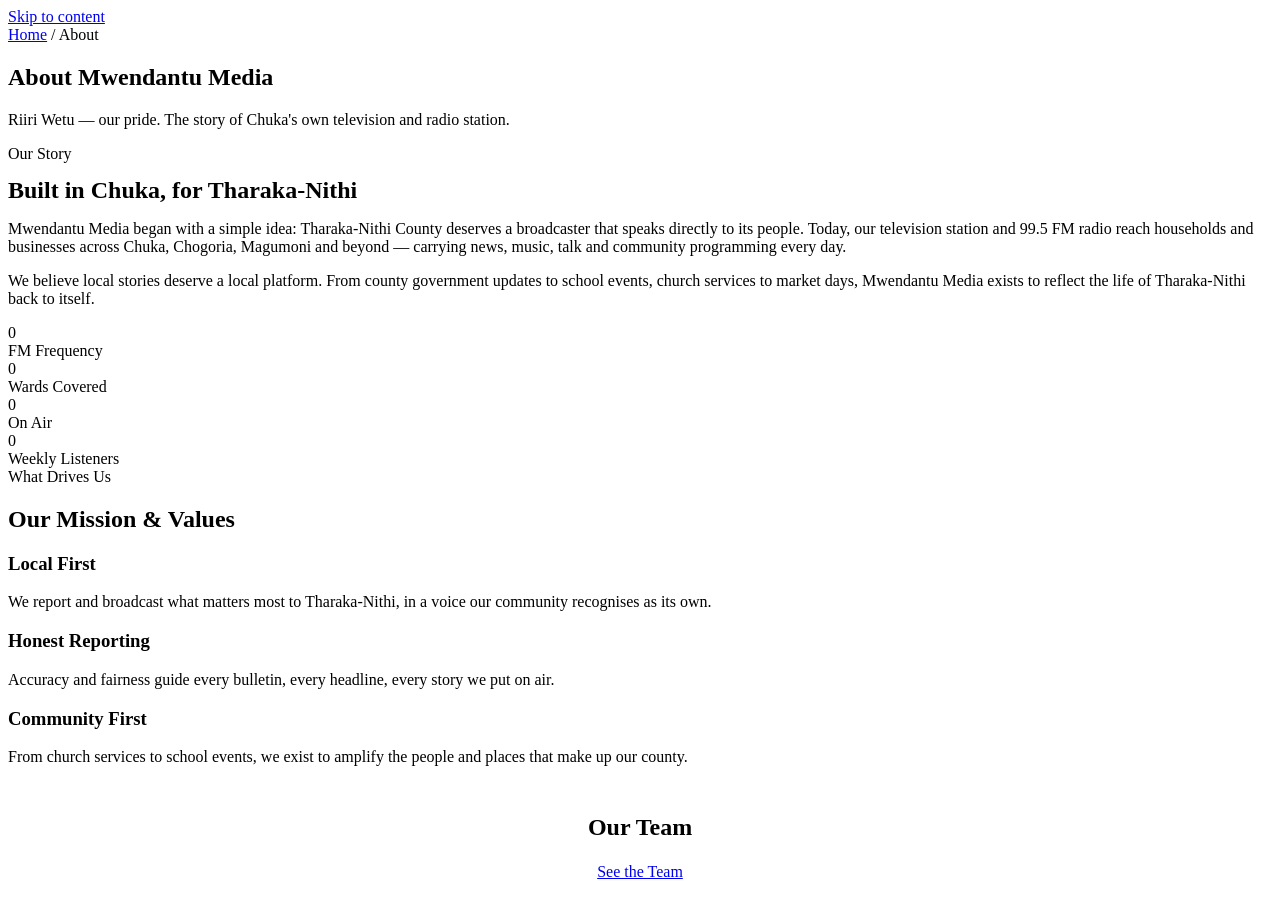
==== about.html @ 662fc10c "Mwendantu" ====
<!DOCTYPE html>
<html lang="en">
<head>
<meta charset="UTF-8" />
<meta name="viewport" content="width=device-width, initial-scale=1.0" />
<title>About Us — Mwendantu Media</title>
<meta name="description" content="Learn about Mwendantu Media, Chuka's television station and 99.5 FM radio, and our mission to serve Tharaka-Nithi County." />
<link rel="icon" href="data:," />
<link rel="preconnect" href="https://fonts.googleapis.com">
<link rel="preconnect" href="https://fonts.gstatic.com" crossorigin>
<link href="https://fonts.googleapis.com/css2?family=Anton&family=Work+Sans:wght@400;500;600;700;800&family=Space+Mono:wght@400;700&display=swap" rel="stylesheet">
<link rel="stylesheet" href="css/style.css" />
</head>
<body data-page="about">
<a href="#main" class="skip-link">Skip to content</a>
<header class="site-header" id="site-header"></header>

<main id="main">
  <section class="page-hero">
    <div class="container">
      <span class="breadcrumb"><a href="index.html">Home</a> / About</span>
      <h1>About Mwendantu Media</h1>
      <p>Riiri Wetu — our pride. The story of Chuka's own television and radio station.</p>
    </div>
  </section>

  <section class="section bg-white">
    <div class="container split" style="border:1px solid var(--line);">
      <div class="content">
        <span class="eyebrow">Our Story</span>
        <h2 class="section-title" style="margin:14px 0;">Built in Chuka, for Tharaka-Nithi</h2>
        <p class="muted">Mwendantu Media began with a simple idea: Tharaka-Nithi County deserves a broadcaster that speaks directly to its people. Today, our television station and 99.5 FM radio reach households and businesses across Chuka, Chogoria, Magumoni and beyond — carrying news, music, talk and community programming every day.</p>
        <p class="muted">We believe local stories deserve a local platform. From county government updates to school events, church services to market days, Mwendantu Media exists to reflect the life of Tharaka-Nithi back to itself.</p>
      </div>
      <div class="media" role="img" aria-label="Mwendantu Media newsroom"></div>
    </div>
  </section>

  <section class="section tight bg-black">
    <div class="container stats">
      <div class="stat reveal"><div class="num" data-count="99" data-suffix=".5">0</div><div class="label">FM Frequency</div></div>
      <div class="stat reveal"><div class="num" data-count="8" data-suffix="">0</div><div class="label">Wards Covered</div></div>
      <div class="stat reveal"><div class="num" data-count="24" data-suffix="/7">0</div><div class="label">On Air</div></div>
      <div class="stat reveal"><div class="num" data-count="50" data-suffix="k+">0</div><div class="label">Weekly Listeners</div></div>
    </div>
  </section>

  <section class="section bg-white">
    <div class="container">
      <div class="section-head reveal">
        <div><span class="eyebrow">What Drives Us</span><h2 class="section-title">Our Mission &amp; Values</h2></div>
      </div>
      <div class="grid cols-3">
        <div class="card reveal"><div class="card-body"><h3>Local First</h3><p>We report and broadcast what matters most to Tharaka-Nithi, in a voice our community recognises as its own.</p></div></div>
        <div class="card reveal"><div class="card-body"><h3>Honest Reporting</h3><p>Accuracy and fairness guide every bulletin, every headline, every story we put on air.</p></div></div>
        <div class="card reveal"><div class="card-body"><h3>Community First</h3><p>From church services to school events, we exist to amplify the people and places that make up our county.</p></div></div>
      </div>
    </div>
  </section>

  <section class="section bg-blue" style="text-align:center;">
    <div class="container reveal">
      <span class="eyebrow" style="color:#fff;">Meet the people behind the mic</span>
      <h2 class="section-title" style="margin:14px auto 22px;">Our Team</h2>
      <a href="team.html" class="btn btn-outline">See the Team</a>
    </div>
  </section>
</main>

<footer class="site-footer" id="site-footer"></footer>
<script src="js/main.js"></script>
</body>
</html>
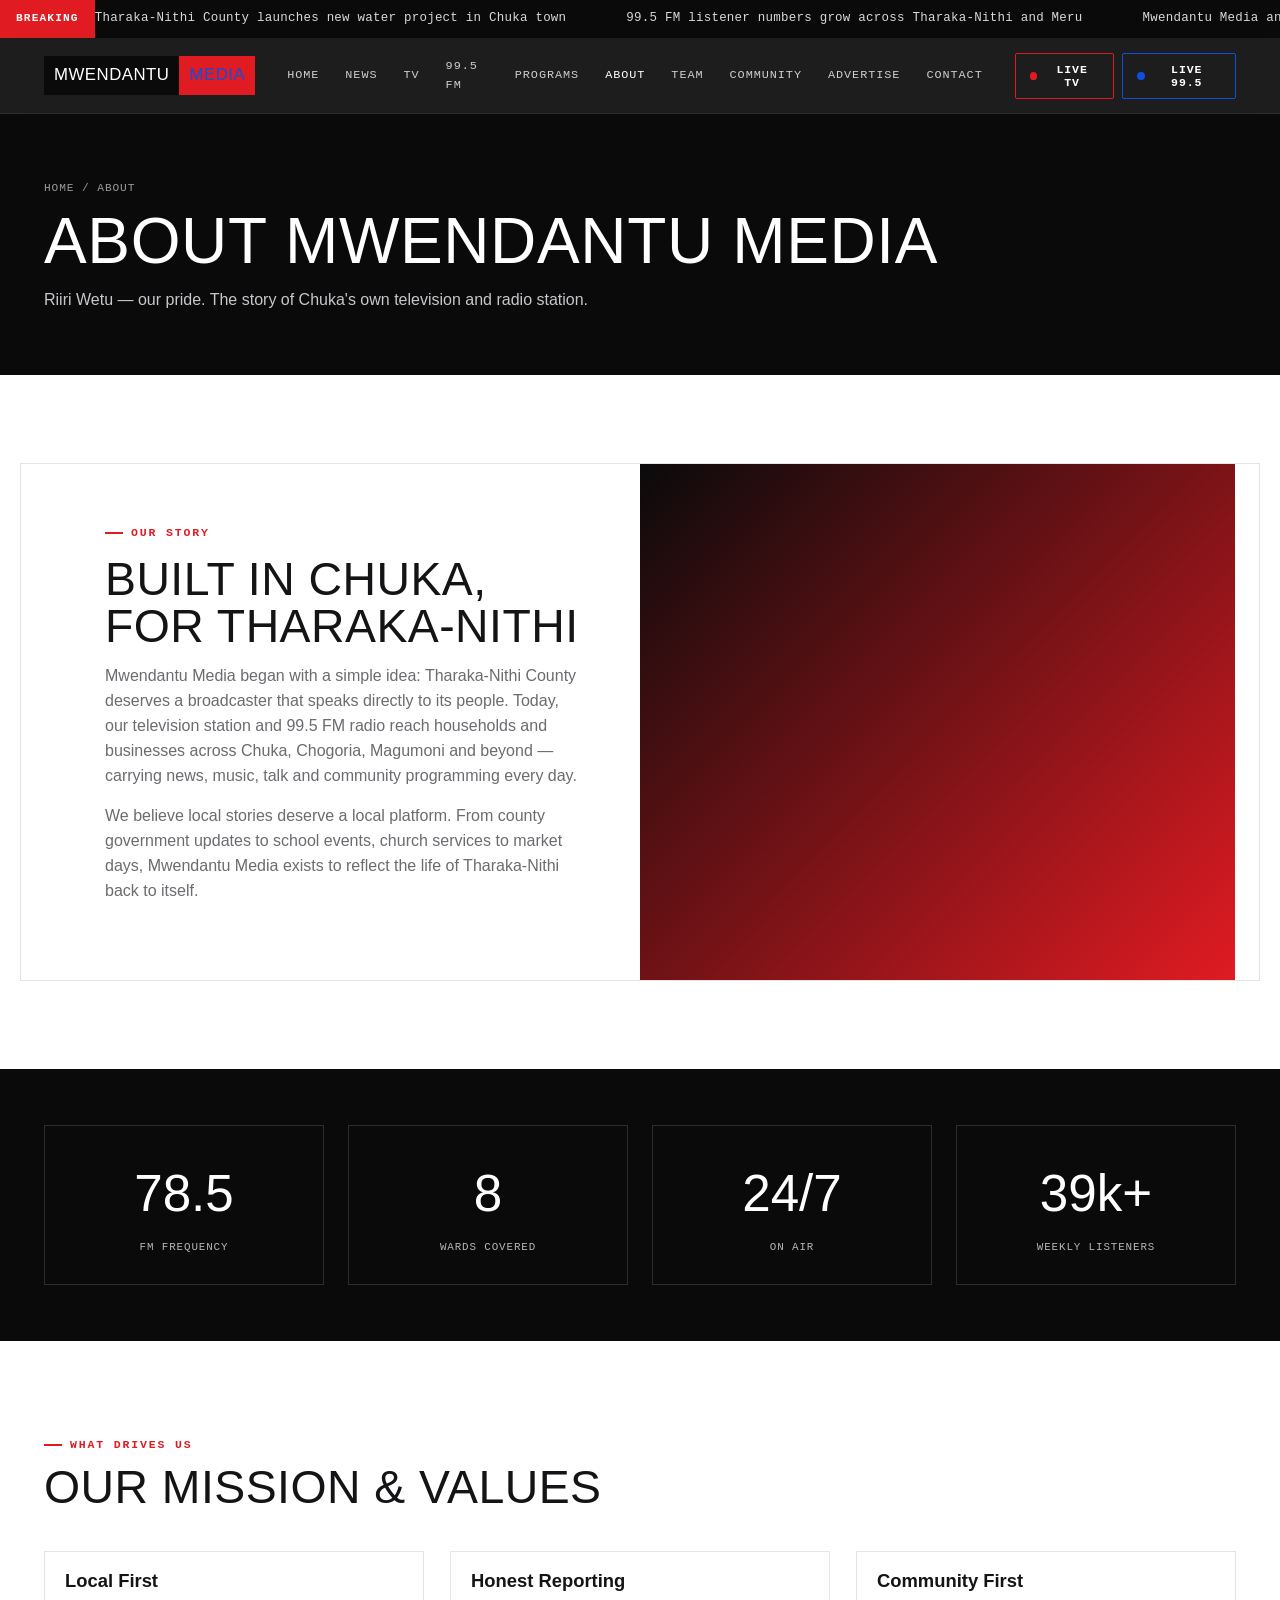
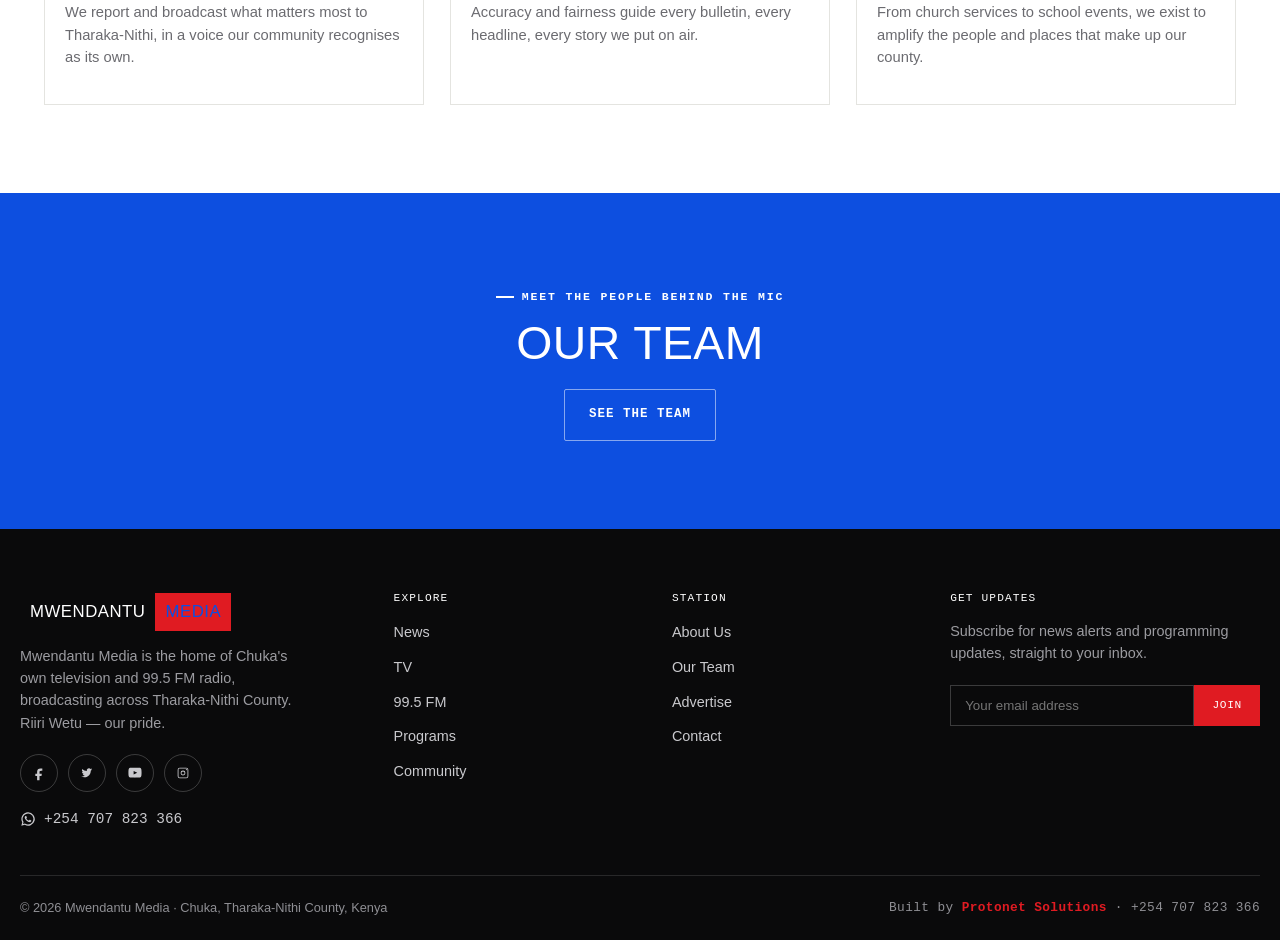
==== commit 9f5756ba: "Add files via upload" ====
--- a/about.html
+++ b/about.html
@@ -9,7 +9,7 @@
 <link rel="preconnect" href="https://fonts.googleapis.com">
 <link rel="preconnect" href="https://fonts.gstatic.com" crossorigin>
 <link href="https://fonts.googleapis.com/css2?family=Anton&family=Work+Sans:wght@400;500;600;700;800&family=Space+Mono:wght@400;700&display=swap" rel="stylesheet">
-<link rel="stylesheet" href="css/style.css" />
+<link rel="stylesheet" href="style.css" />
 </head>
 <body data-page="about">
 <a href="#main" class="skip-link">Skip to content</a>
@@ -68,6 +68,6 @@
 </main>
 
 <footer class="site-footer" id="site-footer"></footer>
-<script src="js/main.js"></script>
+<script src="main.js"></script>
 </body>
 </html>
--- a/style.css
+++ b/style.css
@@ -0,0 +1,443 @@
+/* =========================================================
+   MWENDANTU MEDIA — "Riiri Wetu"
+   Design tokens
+   ========================================================= */
+:root{
+  --black:#0a0a0b;
+  --near-black:#141416;
+  --white:#ffffff;
+  --paper:#f4f4f1;
+  --ink:#141416;
+  --muted:#6b6b70;
+  --line:#e4e4e0;
+
+  --blue:#0d4fe0;
+  --blue-dark:#0a3cb0;
+  --blue-tint:#e9f0ff;
+
+  --red:#e01b22;
+  --red-dark:#ad1319;
+  --red-tint:#ffecec;
+
+  --font-display:'Anton', 'Arial Narrow', sans-serif;
+  --font-body:'Work Sans', -apple-system, BlinkMacSystemFont, sans-serif;
+  --font-mono:'Space Mono', ui-monospace, monospace;
+
+  --radius:2px;
+  --container:1240px;
+  --nav-h:76px;
+  --ticker-h:38px;
+
+  --ease:cubic-bezier(.4,0,.2,1);
+}
+
+*,*::before,*::after{ box-sizing:border-box; }
+html{ scroll-behavior:smooth; scroll-padding-top:calc(var(--nav-h) + var(--ticker-h) + 20px); }
+body{
+  margin:0;
+  font-family:var(--font-body);
+  color:var(--ink);
+  background:var(--paper);
+  line-height:1.55;
+  -webkit-font-smoothing:antialiased;
+}
+img{ max-width:100%; display:block; }
+a{ color:inherit; text-decoration:none; }
+ul{ margin:0; padding:0; list-style:none; }
+button{ font-family:inherit; cursor:pointer; }
+h1,h2,h3,h4{ margin:0; font-family:var(--font-display); font-weight:400; letter-spacing:.01em; text-transform:uppercase; line-height:1.02; }
+p{ margin:0 0 1em; }
+.container{ width:100%; max-width:var(--container); margin:0 auto; padding:0 24px; }
+
+:focus-visible{ outline:3px solid var(--blue); outline-offset:2px; }
+
+@media (prefers-reduced-motion: reduce){
+  *{ animation-duration:.001ms !important; animation-iteration-count:1 !important; transition-duration:.001ms !important; scroll-behavior:auto !important; }
+}
+
+.skip-link{
+  position:absolute; left:-999px; top:0; background:var(--red); color:var(--white);
+  padding:12px 18px; z-index:9999; font-weight:600;
+}
+.skip-link:focus{ left:12px; top:12px; }
+
+/* =========================================================
+   Eyebrow / labels / badges
+   ========================================================= */
+.eyebrow{
+  font-family:var(--font-mono); text-transform:uppercase; letter-spacing:.16em;
+  font-size:.72rem; font-weight:700; color:var(--red);
+  display:inline-flex; align-items:center; gap:8px;
+}
+.eyebrow.on-blue{ color:var(--blue); }
+.eyebrow::before{ content:''; width:18px; height:2px; background:currentColor; display:inline-block; }
+
+.pulse-dot{
+  width:8px; height:8px; border-radius:50%; background:var(--red); display:inline-block;
+  box-shadow:0 0 0 0 rgba(224,27,34,.6); animation:pulse 1.6s infinite;
+}
+.pulse-dot.blue{ background:var(--blue); box-shadow:0 0 0 0 rgba(13,79,224,.6); }
+@keyframes pulse{
+  0%{ box-shadow:0 0 0 0 rgba(224,27,34,.55); }
+  70%{ box-shadow:0 0 0 9px rgba(224,27,34,0); }
+  100%{ box-shadow:0 0 0 0 rgba(224,27,34,0); }
+}
+.pulse-dot.blue{ animation-name:pulse-blue; }
+@keyframes pulse-blue{
+  0%{ box-shadow:0 0 0 0 rgba(13,79,224,.55); }
+  70%{ box-shadow:0 0 0 9px rgba(13,79,224,0); }
+  100%{ box-shadow:0 0 0 0 rgba(13,79,224,0); }
+}
+
+/* =========================================================
+   Logo lockup — the signature element
+   MWENDANTU = white on black / MEDIA = blue on red
+   ========================================================= */
+.logo{ display:inline-flex; align-items:stretch; font-family:var(--font-display); text-transform:uppercase; }
+.logo span{ display:flex; align-items:center; padding:6px 10px; font-size:1.05rem; letter-spacing:.03em; }
+.logo .mwendantu{ background:var(--black); color:var(--white); }
+.logo .media{ background:var(--red); color:var(--blue); }
+.logo-tagline{ display:block; font-family:var(--font-mono); font-size:.6rem; letter-spacing:.2em; color:var(--muted); text-transform:uppercase; margin-top:4px; }
+
+/* =========================================================
+   Breaking news ticker
+   ========================================================= */
+.ticker{
+  height:var(--ticker-h);
+  background:var(--black);
+  color:var(--white);
+  display:flex;
+  align-items:center;
+  overflow:hidden;
+  position:relative;
+  z-index:60;
+}
+
+.ticker-tag{
+  flex:0 0 auto;
+  background:var(--red);
+  color:var(--white);
+  font-family:var(--font-mono);
+  font-size:.7rem;
+  font-weight:700;
+  letter-spacing:.1em;
+  text-transform:uppercase;
+  padding:0 16px;
+  height:100%;
+  display:flex;
+  align-items:center;
+  position:relative;
+  z-index:5;
+}
+
+.ticker-track-wrap{
+  flex:1;
+  overflow:hidden;
+}
+
+.ticker-track{
+  display:flex;
+  width:max-content;
+  gap:60px;
+  white-space:nowrap;
+  animation:ticker 90s linear infinite;
+}
+
+.ticker-track span{
+  font-family:var(--font-mono);
+  font-size:.78rem;
+  letter-spacing:.02em;
+  color:#d9d9dc;
+}
+
+@keyframes ticker{
+  from{
+    transform:translateX(100vw);
+  }
+  to{
+    transform:translateX(-50%);
+  }
+}
+/* =========================================================
+   Nav
+   ========================================================= */
+.site-header{ position:sticky; top:0; z-index:70; }
+.navbar{
+  height:var(--nav-h); background:rgba(10,10,11,.92); backdrop-filter:blur(8px);
+  border-bottom:1px solid rgba(255,255,255,.08);
+}
+.navbar .container{ height:100%; display:flex; align-items:center; justify-content:space-between; gap:20px; }
+.nav-links{ display:flex; align-items:center; gap:2px; }
+.nav-links a{
+  color:#cfcfd2; font-family:var(--font-mono); font-size:.74rem; letter-spacing:.08em; text-transform:uppercase;
+  padding:10px 12px; border-radius:var(--radius); transition:color .2s var(--ease), background .2s var(--ease);
+}
+.nav-links a:hover{ color:var(--white); background:rgba(255,255,255,.06); }
+.nav-links a.active{ color:var(--white); }
+.nav-links a.active::after{ content:''; }
+.nav-live{ display:flex; align-items:center; gap:8px; }
+.btn-live{
+  display:inline-flex; align-items:center; gap:8px; font-family:var(--font-mono); font-weight:700;
+  font-size:.72rem; letter-spacing:.08em; text-transform:uppercase; padding:9px 14px; border:1px solid transparent;
+  border-radius:var(--radius); transition:transform .15s var(--ease), background .2s var(--ease);
+  background:transparent; color:var(--white);
+}
+.btn-live.tv{ border-color:var(--red); }
+.btn-live.tv:hover{ background:var(--red); }
+.btn-live.fm{ border-color:var(--blue); }
+.btn-live.fm:hover{ background:var(--blue); }
+.btn-live:active{ transform:scale(.96); }
+
+.nav-toggle{ display:none; flex-direction:column; gap:5px; background:none; border:none; padding:8px; }
+.nav-toggle span{ width:24px; height:2px; background:var(--white); display:block; }
+
+@media (max-width:980px){
+  .nav-links{
+    position:fixed; inset:calc(var(--nav-h) + var(--ticker-h)) 0 0 0; background:var(--black);
+    flex-direction:column; align-items:stretch; padding:20px; gap:0;
+    transform:translateY(-8px); opacity:0; pointer-events:none; transition:.25s var(--ease);
+  }
+  .nav-links.open{ transform:translateY(0); opacity:1; pointer-events:auto; }
+  .nav-links a{ padding:16px 6px; border-bottom:1px solid rgba(255,255,255,.08); font-size:.85rem; }
+  .nav-toggle{ display:flex; }
+  .nav-live .btn-live span.txt{ display:none; }
+}
+
+/* =========================================================
+   Hero (video background)
+   ========================================================= */
+.hero{
+  position:relative; min-height:88vh; display:flex; align-items:flex-end;
+  overflow:hidden; background:linear-gradient(160deg,#141416,#0a0a0b 60%);
+  isolation:isolate;
+}
+.hero-media{ position:absolute; inset:0; z-index:0; }
+.hero-media video, .hero-media .hero-fallback{
+  position:absolute; inset:0; width:100%; height:100%; object-fit:cover;
+}
+.hero-fallback{
+  background:
+    radial-gradient(circle at 15% 20%, rgba(13,79,224,.35), transparent 45%),
+    radial-gradient(circle at 85% 30%, rgba(224,27,34,.32), transparent 45%),
+    repeating-linear-gradient(115deg, rgba(255,255,255,.035) 0 2px, transparent 2px 26px),
+    #0a0a0b;
+}
+.hero-media::after{
+  content:''; position:absolute; inset:0;
+  background:linear-gradient(0deg, rgba(0,0,0,.92) 0%, rgba(0,0,0,.55) 45%, rgba(0,0,0,.35) 100%);
+}
+.hero-content{ position:relative; z-index:2; width:100%; padding:80px 0 56px; color:var(--white); }
+.hero-slogan{
+  font-family:var(--font-display); font-size:clamp(3.2rem, 11vw, 8rem); color:var(--white);
+  margin:14px 0 6px; letter-spacing:.01em;
+}
+.hero-slogan em{ font-style:normal; color:var(--red); }
+.hero-sub{ max-width:560px; color:#d6d6da; font-size:1.05rem; margin-bottom:28px; }
+.hero-actions{ display:flex; flex-wrap:wrap; gap:14px; align-items:center; }
+
+.btn{
+  display:inline-flex; align-items:center; gap:10px; padding:15px 24px; font-family:var(--font-mono);
+  font-size:.78rem; font-weight:700; letter-spacing:.08em; text-transform:uppercase; border-radius:var(--radius);
+  border:1px solid transparent; transition:transform .15s var(--ease), background .2s var(--ease), color .2s var(--ease);
+}
+.btn:active{ transform:scale(.97); }
+.btn-red{ background:var(--red); color:var(--white); }
+.btn-red:hover{ background:var(--red-dark); }
+.btn-blue{ background:var(--blue); color:var(--white); }
+.btn-blue:hover{ background:var(--blue-dark); }
+.btn-outline{ border-color:rgba(255,255,255,.5); color:var(--white); }
+.btn-outline:hover{ background:rgba(255,255,255,.12); }
+.btn-ghost-dark{ border-color:var(--black); color:var(--black); }
+.btn-ghost-dark:hover{ background:var(--black); color:var(--white); }
+
+.hero-meta{
+  position:absolute; right:24px; bottom:24px; z-index:2; text-align:right; color:#c8c8cc;
+  font-family:var(--font-mono); font-size:.72rem; letter-spacing:.08em;
+}
+
+/* =========================================================
+   On-air strip
+   ========================================================= */
+.onair{ background:var(--black); padding:0; }
+.onair-grid{ display:grid; grid-template-columns:1fr 1fr; }
+.onair-card{ padding:34px 24px; color:var(--white); position:relative; border-right:1px solid rgba(255,255,255,.08); }
+.onair-card:last-child{ border-right:none; }
+.onair-card h3{ font-size:1.6rem; margin:10px 0 6px; }
+.onair-card p{ color:#c7c7cc; margin-bottom:16px; }
+.onair-card .btn{ padding:11px 18px; }
+
+/* =========================================================
+   Section basics
+   ========================================================= */
+.section{ padding:88px 0; }
+.section.tight{ padding:56px 0; }
+.section-head{ display:flex; align-items:flex-end; justify-content:space-between; gap:24px; margin-bottom:40px; flex-wrap:wrap; }
+.section-title{ font-size:clamp(2rem,4vw,2.9rem); margin-top:10px; }
+.section-blurb{ max-width:520px; color:var(--muted); }
+.bg-black{ background:var(--black); color:var(--white); }
+.bg-black .muted{ color:#b6b6bb; }
+.bg-blue{ background:var(--blue); color:var(--white); }
+.bg-white{ background:var(--white); }
+.muted{ color:var(--muted); }
+
+/* =========================================================
+   Tabs (news categories / programs days)
+   ========================================================= */
+.tabbar{ display:flex; flex-wrap:wrap; gap:8px; margin-bottom:32px; }
+.tabbar button{
+  background:var(--white); border:1px solid var(--line); padding:10px 16px; border-radius:99px;
+  font-family:var(--font-mono); font-size:.72rem; letter-spacing:.06em; text-transform:uppercase;
+  color:var(--muted); transition:.2s var(--ease);
+}
+.tabbar button.active, .tabbar button:hover{ background:var(--black); color:var(--white); border-color:var(--black); }
+
+/* =========================================================
+   Card grids
+   ========================================================= */
+.grid{ display:grid; gap:26px; }
+.grid.cols-3{ grid-template-columns:repeat(3,1fr); }
+.grid.cols-4{ grid-template-columns:repeat(4,1fr); }
+@media (max-width:900px){ .grid.cols-3, .grid.cols-4{ grid-template-columns:repeat(2,1fr); } }
+@media (max-width:600px){ .grid.cols-3, .grid.cols-4{ grid-template-columns:1fr; } .onair-grid{ grid-template-columns:1fr; } }
+
+.card{ background:var(--white); border:1px solid var(--line); display:flex; flex-direction:column; overflow:hidden; transition:transform .2s var(--ease), box-shadow .2s var(--ease); }
+.card:hover{ transform:translateY(-4px); box-shadow:0 18px 34px rgba(10,10,11,.1); }
+.card-media{ aspect-ratio:16/10; background:linear-gradient(135deg,#dfe6f7,#f3d9db); position:relative; }
+.card-media .tag{ position:absolute; top:12px; left:12px; background:var(--red); color:var(--white); font-family:var(--font-mono); font-size:.65rem; letter-spacing:.08em; text-transform:uppercase; padding:5px 10px; }
+.card-body{ padding:20px; flex:1; display:flex; flex-direction:column; }
+.card-body .date{ font-family:var(--font-mono); font-size:.68rem; color:var(--muted); letter-spacing:.06em; text-transform:uppercase; margin-bottom:10px; }
+.card-body h3{ font-size:1.15rem; margin-bottom:10px; text-transform:none; letter-spacing:0; font-family:var(--font-body); font-weight:700; }
+.card-body p{ color:var(--muted); font-size:.92rem; flex:1; }
+.card-link{ font-family:var(--font-mono); font-size:.72rem; letter-spacing:.06em; text-transform:uppercase; color:var(--red); display:inline-flex; gap:6px; margin-top:10px; }
+
+/* =========================================================
+   Programs schedule
+   ========================================================= */
+.schedule{ background:var(--white); border:1px solid var(--line); }
+.schedule-row{ display:grid; grid-template-columns:110px 1fr 140px; align-items:center; padding:18px 22px; border-bottom:1px solid var(--line); gap:14px; }
+.schedule-row:last-child{ border-bottom:none; }
+.schedule-row .time{ font-family:var(--font-mono); font-weight:700; color:var(--red); }
+.schedule-row h4{ font-family:var(--font-body); text-transform:none; font-weight:700; font-size:1rem; letter-spacing:0; margin-bottom:2px; }
+.schedule-row .platform{ justify-self:end; font-family:var(--font-mono); font-size:.65rem; letter-spacing:.08em; text-transform:uppercase; padding:5px 10px; border-radius:99px; }
+.platform.tv{ background:var(--red-tint); color:var(--red-dark); }
+.platform.fm{ background:var(--blue-tint); color:var(--blue-dark); }
+@media (max-width:600px){ .schedule-row{ grid-template-columns:1fr; text-align:left; gap:6px; } .schedule-row .platform{ justify-self:start; } }
+
+/* =========================================================
+   Stats counters
+   ========================================================= */
+.stats{ display:grid; grid-template-columns:repeat(4,1fr); gap:24px; }
+.stat{ text-align:center; padding:28px 12px; border:1px solid rgba(255,255,255,.14); }
+.stat .num{ font-family:var(--font-display); font-size:clamp(2rem,4vw,3.2rem); color:var(--white); }
+.stat .label{ font-family:var(--font-mono); font-size:.68rem; letter-spacing:.08em; text-transform:uppercase; color:#b6b6bb; margin-top:6px; }
+@media (max-width:700px){ .stats{ grid-template-columns:repeat(2,1fr); } }
+
+/* =========================================================
+   Team
+   ========================================================= */
+.team-card{ background:var(--white); border:1px solid var(--line); cursor:pointer; text-align:left; padding:0; width:100%; }
+.team-photo{ aspect-ratio:1; background:linear-gradient(135deg,#0a0a0b,#0d4fe0); }
+.team-info{ padding:18px; }
+.team-info h3{ font-family:var(--font-body); text-transform:none; font-weight:700; font-size:1.02rem; letter-spacing:0; }
+.team-info .role{ font-family:var(--font-mono); font-size:.68rem; color:var(--red); letter-spacing:.06em; text-transform:uppercase; margin-top:4px; }
+
+/* =========================================================
+   Modal (live player + team bio)
+   ========================================================= */
+.modal-overlay{
+  position:fixed; inset:0; background:rgba(10,10,11,.82); z-index:200; display:flex; align-items:center;
+  justify-content:center; padding:24px; opacity:0; pointer-events:none; transition:opacity .2s var(--ease);
+}
+.modal-overlay.open{ opacity:1; pointer-events:auto; }
+.modal{ background:var(--white); max-width:560px; width:100%; position:relative; }
+.modal-close{ position:absolute; top:10px; right:10px; background:var(--black); color:var(--white); width:34px; height:34px; border:none; font-size:1.1rem; }
+.modal-head{ padding:22px 22px 0; }
+.modal-body{ padding:22px; }
+.modal-video, .modal-audio{ background:var(--black); aspect-ratio:16/9; display:flex; align-items:center; justify-content:center; color:var(--white); font-family:var(--font-mono); font-size:.78rem; text-align:center; padding:20px; }
+.modal-audio{ aspect-ratio:auto; padding:36px 20px; flex-direction:column; gap:16px; }
+.eq{ display:flex; gap:4px; align-items:flex-end; height:34px; }
+.eq span{ width:5px; background:var(--blue); animation:eq 1s ease-in-out infinite; }
+.eq span:nth-child(2){ animation-delay:.15s; } .eq span:nth-child(3){ animation-delay:.3s; }
+.eq span:nth-child(4){ animation-delay:.45s; } .eq span:nth-child(5){ animation-delay:.6s; }
+@keyframes eq{ 0%,100%{ height:8px; } 50%{ height:32px; } }
+
+/* =========================================================
+   Split section (about/community teasers)
+   ========================================================= */
+.split{ display:grid; grid-template-columns:1fr 1fr; gap:0; }
+.split .media{ background:linear-gradient(135deg,#0a0a0b,#e01b22); min-height:340px; }
+.split .content{ padding:60px; display:flex; flex-direction:column; justify-content:center; }
+@media (max-width:900px){ .split{ grid-template-columns:1fr; } .split .content{ padding:36px 24px; } }
+
+/* =========================================================
+   Advertise packages
+   ========================================================= */
+.pricing-card{ background:var(--white); border:1px solid var(--line); padding:30px; display:flex; flex-direction:column; }
+.pricing-card.featured{ border-color:var(--red); box-shadow:0 20px 40px rgba(224,27,34,.12); }
+.pricing-card .price{ font-family:var(--font-display); font-size:2.2rem; margin:14px 0; }
+.pricing-card ul{ margin:18px 0; flex:1; }
+.pricing-card li{ padding:8px 0; border-top:1px solid var(--line); font-size:.9rem; color:var(--muted); }
+.pricing-card li:first-child{ border-top:none; }
+
+/* =========================================================
+   Forms
+   ========================================================= */
+.form-field{ margin-bottom:18px; display:flex; flex-direction:column; gap:6px; }
+.form-field label{ font-family:var(--font-mono); font-size:.68rem; letter-spacing:.08em; text-transform:uppercase; color:var(--muted); }
+.form-field input, .form-field textarea, .form-field select{
+  border:1px solid var(--line); background:var(--white); padding:13px 14px; font-family:var(--font-body); font-size:.95rem; border-radius:var(--radius);
+}
+.form-field input:focus, .form-field textarea:focus, .form-field select:focus{ border-color:var(--blue); }
+.form-note{ font-size:.82rem; color:var(--muted); margin-top:10px; }
+.form-success{ display:none; background:var(--blue-tint); color:var(--blue-dark); padding:14px 16px; font-size:.9rem; margin-top:14px; }
+.form-success.show{ display:block; }
+
+/* accordion (advertise FAQ) */
+.accordion-item{ border-bottom:1px solid var(--line); }
+.accordion-trigger{ width:100%; background:none; border:none; text-align:left; padding:18px 4px; display:flex; justify-content:space-between; align-items:center; font-weight:700; }
+.accordion-trigger .plus{ font-family:var(--font-mono); font-size:1.1rem; transition:transform .25s var(--ease); }
+.accordion-item.open .plus{ transform:rotate(45deg); }
+.accordion-panel{ max-height:0; overflow:hidden; transition:max-height .3s var(--ease); }
+.accordion-panel p{ padding:0 4px 18px; color:var(--muted); }
+
+/* =========================================================
+   Footer
+   ========================================================= */
+.site-footer{ background:var(--black); color:#c9c9cd; }
+.footer-top{ padding:64px 0 40px; display:grid; grid-template-columns:1.4fr 1fr 1fr 1.3fr; gap:40px; }
+@media (max-width:900px){ .footer-top{ grid-template-columns:1fr 1fr; } }
+@media (max-width:560px){ .footer-top{ grid-template-columns:1fr; } }
+.footer-col h4{ font-family:var(--font-mono); font-size:.7rem; letter-spacing:.1em; color:var(--white); margin-bottom:16px; }
+.footer-col ul li{ margin-bottom:10px; }
+.footer-col a{ color:#c9c9cd; font-size:.9rem; transition:color .2s; }
+.footer-col a:hover{ color:var(--white); }
+.footer-desc{ color:#9c9ca1; font-size:.9rem; max-width:280px; margin:14px 0 20px; }
+.social-row{ display:flex; gap:10px; }
+.social-row a{ width:38px; height:38px; border:1px solid rgba(255,255,255,.2); display:flex; align-items:center; justify-content:center; border-radius:50%; transition:.2s var(--ease); }
+.social-row a:hover{ background:var(--red); border-color:var(--red); }
+.subscribe-form{ display:flex; gap:0; margin-top:8px; }
+.subscribe-form input{ flex:1; border:1px solid rgba(255,255,255,.2); background:transparent; color:var(--white); padding:12px 14px; font-family:var(--font-body); }
+.subscribe-form button{ background:var(--red); color:var(--white); border:none; padding:0 18px; font-family:var(--font-mono); font-size:.7rem; letter-spacing:.06em; text-transform:uppercase; }
+.whatsapp-line{ margin-top:16px; display:inline-flex; align-items:center; gap:8px; font-family:var(--font-mono); font-size:.8rem; color:var(--white); }
+.footer-bottom{ border-top:1px solid rgba(255,255,255,.12); padding:22px 0; display:flex; justify-content:space-between; align-items:center; flex-wrap:wrap; gap:12px; font-size:.8rem; color:#8f8f94; }
+.built-by{ font-family:var(--font-mono); letter-spacing:.03em; }
+.built-by a{ color:var(--red); font-weight:700; }
+
+.back-to-top{
+  position:fixed; right:20px; bottom:20px; width:48px; height:48px; background:var(--red); color:var(--white);
+  display:flex; align-items:center; justify-content:center; border:none; z-index:90; opacity:0; pointer-events:none;
+  transition:opacity .25s var(--ease), transform .2s var(--ease); font-size:1.1rem;
+}
+.back-to-top.show{ opacity:1; pointer-events:auto; }
+.back-to-top:hover{ transform:translateY(-3px); }
+
+/* reveal-on-scroll */
+.reveal{ opacity:0; transform:translateY(24px); transition:opacity .6s var(--ease), transform .6s var(--ease); }
+.reveal.in{ opacity:1; transform:none; }
+
+/* page hero (inner pages) */
+.page-hero{ background:var(--black); color:var(--white); padding:60px 0 46px; }
+.page-hero h1{ font-size:clamp(2.4rem,6vw,4rem); margin-top:10px; }
+.page-hero p{ color:#c7c7cc; max-width:560px; margin-top:14px; }
+.breadcrumb{ font-family:var(--font-mono); font-size:.7rem; letter-spacing:.08em; text-transform:uppercase; color:#9c9ca1; }
+.breadcrumb a{ color:#9c9ca1; } .breadcrumb a:hover{ color:var(--white); }
